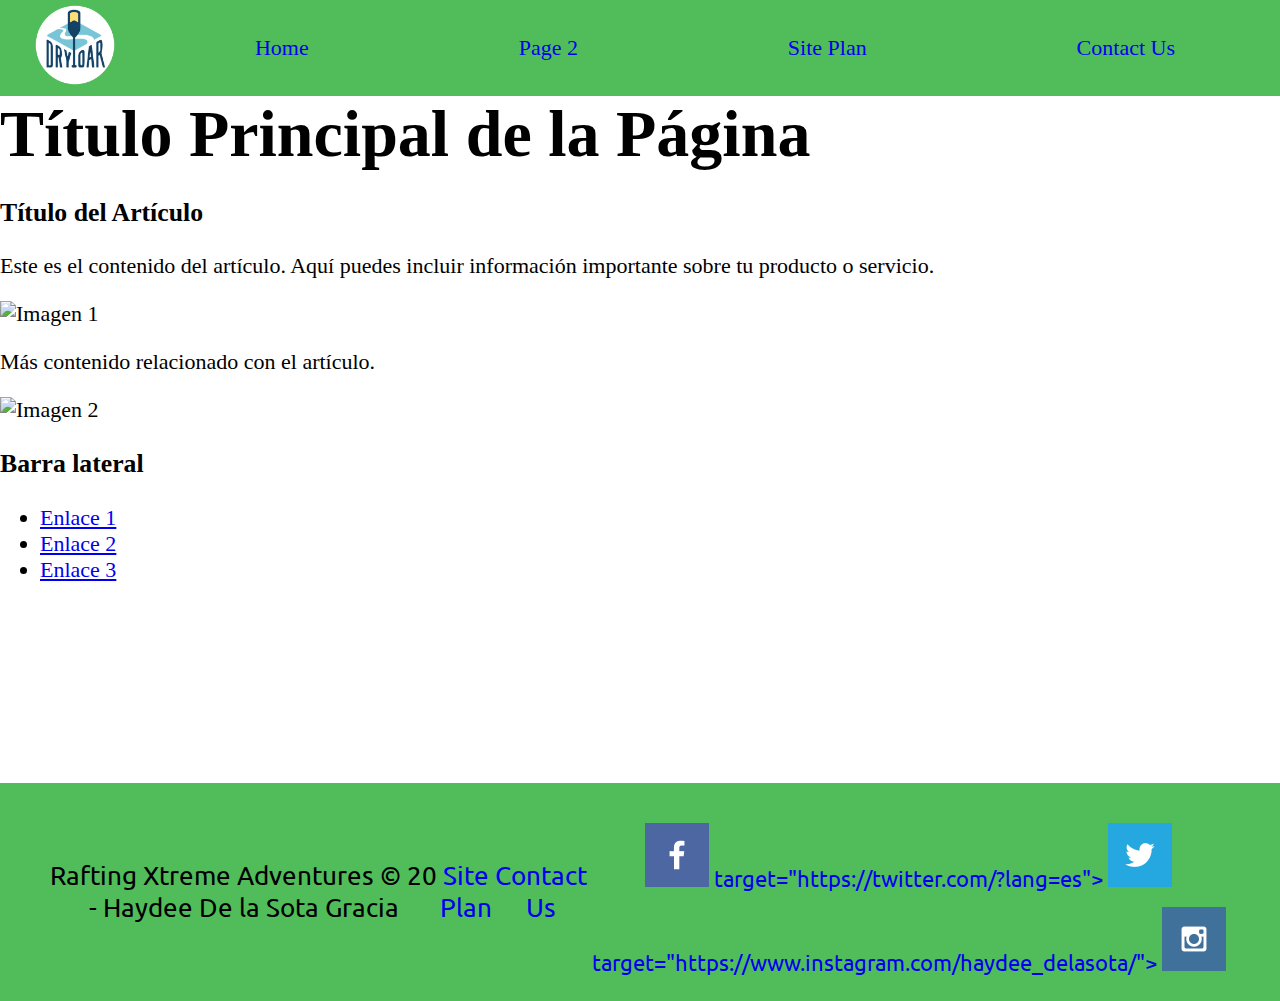
==== rivers.html @ 8f00aab1 "add" ====
<!DOCTYPE html>

<html lang="en">
    
<head>
    <meta charset="UTF-8">
    <meta name="viewport" content="width=device-width, initial-scale=1.0">
    <title> Rafting Xtreme Adventures </title>
    <link rel="stylesheet" href="styles/indexraftingstyle.css">
    
</head>

<body>
    <div class="content">
        <header>
            <a id="logo_link" href="index.html">
                <img class="logo" src="images/logo.png" alt="Dry Oar Logo">
            </a>
            <nav>
                <a href="index.html">Home</a>
                <a href="page 2">Page 2</a>
                <a href="site-plan-rafting.html">Site Plan</a>
                <a href="contactus.html">Contact Us</a>
            </nav>
        </header>
        

    <section id="main-content">
        <h2>Título Principal de la Página</h2>
        <article>
            <h3>Título del Artículo</h3>
            <p>Este es el contenido del artículo. Aquí puedes incluir información importante sobre tu producto o servicio.</p>
            <img src="imagen1.jpg" alt="Imagen 1">
            <p>Más contenido relacionado con el artículo.</p>
            <img src="imagen2.jpg" alt="Imagen 2">
        </article>

        <aside>
            <h3>Barra lateral</h3>
            <ul>
                <li><a href="#">Enlace 1</a></li>
                <li><a href="#">Enlace 2</a></li>
                <li><a href="#">Enlace 3</a></li>
            </ul>
        </aside>
    </section>

    <footer>
        <p>Rafting Xtreme Adventures &copy; 20 - Haydee De la Sota Gracia</p>
        <p><a href="site-plan-rafting.html">Site Plan</a></p>
        <p><a href="contactus.html">Contact Us</a></p>
        <div class="social">
            <a href="https://facebook.com" target="https://www.facebook.com/haydecita.sotita/">
                <img src="images/facebook.png" alt="fb icon">
            </a>
            <a href="https://twitter.com"> target="https://twitter.com/?lang=es">
                <img src="images/twitter.png" alt="twitter icon">
            </a>
            <a href="https://instagram.com"> target="https://www.instagram.com/haydee_delasota/">
                <img src="images/instagram.png" alt="instagram icon">
            </a>
        </div>
    </footer>
        </div>         
    </body>
    </html>
---- styles/indexraftingstyle.css ----
@import url('https://fonts.googleapis.com/css2?family=Gloria+Hallelujah&family=Red+Hat+Display:wght@300&family=Ubuntu:wght@300&display=swap');
        
        #content {
            max-width: 1600px;
            margin: 0 auto;
            width: left;
            margin: right;
        } 


        body {
             background-color: #ffffff;
             font-size: 22px;
             margin: 0;
             padding: 0; 
        }
        h2 {
            margin:0;
        }

        main {
            display: grid;
            grid-template-columns: repeat(10, 1fr);
        }


        .center {
            text-align: center;
            font-family: 'Ubuntu', 'Red Hat Display', sans-serif;
            margin: 0 auto;
            display: block;
            width: 800px;
        }
        

        header {
            max-width: center;
            background-color:#51bd5a ;
            color: white;
            display: grid;
            grid-template-columns: 150px auto;
        }

        nav {
            display: flex;
            justify-content: space-around;
        }

        h2 {
            margin: 0;
            font-size: 3em
        }


        .icon {
            max-width: min-content;
            height: auto;
            padding-top: 10px;
        }
        

        .home-title {
            font-family: 'Ubuntu', 'Red Hat Display', sans-serif;
            font-size: 2em;
            margin-top: 10px;
        }


        .logo {
            width: 80px;
        }

        #logo_link {
            
            justify-self: center;
            align-self: center;
        }
        #background {
            height: 725px;
            grid-column: 1/11;
            grid-row: 4/9;
        }


        nav a {
            text-align: center;
            text-decoration: none;
            padding: 35px;
        }


        nav a:hover {
            text-decoration: none;
            background-color: black;
            color: #FFFFFF;
        }    
           
        #hero {
            display: grid;
           
            grid-template-columns: 1fr 3fr 1fr;
            margin-top: -100px; 
        }

        #hero-box {
            grid-column: 1/4;
            grid-row: 1/3;
            z-index: -1;
        }

        #hero-msg {
            grid-column: 2/3;
            grid-row: 1/2;
            margin-top: 100px;
        }

        #hero-img {
             width: 100%;
        }

        #hero-msg h1,#hero-msg h4 {
           
            text-align: center;
            color: white;
           
        }
       
        .card-img {
            width: 100%;
            border: 10px solid #6e4733;
            
            box-shadow: 5px 5px 10px #000000;
        
        }

        .card-img:hover {
            opacity: .6;
            transform: scale(1.1);
        }
             

        
        .button-box {
            background-color: #51bd5a;
            text-align: center;
            
        }
        

        .book {
            text-decoration: none;
            display: 0;
            background-color: #FFFFFF;
            font-family: 'Ubuntu', 'Red Hat Display', sans-serif;
            font-size: 18px;
            padding: 15px 30px;
            margin-top: 50px;
            border-radius: 5px;
        }
      

        .book:hover {
            background-color: #6e4733;
            color: #FFFFFF;
        }


        .join {
            text-decoration: none;
            font-family: 'Ubuntu', 'Red Hat Display', sans-serif;
            font-size: 18px;
            padding: 15px 30px;
            margin-top: 50px;
            border-radius: 5px;
        }


        #logo_link  {
             padding: 5px;
             justify-self: center;
             align-self: center;
        }


        .join:hover {
            background-color: #6e4733;
            color: #FFFFFF;
        }
        .msg {
            background-color: #6e4733;
            color: white;
            text-align: center;
            align-self: center;
            font-family: 'Red Hat Display', 'Ubuntu', sans-serif;
            font-size: 50%;
            line-height: 1.5em;
            padding: 30px;
            grid-column: 6/10;
            grid-row: 6/7;
            box-shadow: 5px 5px 10px #000000;
        }
        .msg h2 {
            font-family: 'Ubuntu', 'Red Hat Display', sans-serif;
        }

        
        .msg p {  
            font-size: 2em;
            padding-bottom: 15px;
        }


        main section {
            background-color: #ffffff;
            text-align: center;
        }


        .main section img {
            box-sizing: border-box;
        }  

        .mountains {
            width: 100%;
            grid-column: 2/7;
            grid-row: 5/8;
            box-shadow: 5px 5px 10px #000000;
        }

        .home-grid{
            margin: 50px 0;

        }
        .rapids-card  {
            margin: 50px 0;
            grid-column: 8/10;
            grid-row: 2/3;
        }


        .camping-card {
            margin: 50px 0;
            grid-column: 5/7;
            grid-row: 2/3;
        }


        .rivers-card {
            margin: 50px 0;
            grid-column: 2/4;
            grid-row: 2/3;
        }


        footer {
            text-decoration: none;
            background-color: #51bd5a;
            text-align: center;
            font-family: 'Ubuntu', 'Red Hat Display', sans-serif;
            padding: 25px 50px;
            margin-top: 200px;
            display: flex;
            justify-content: space-around;
            align-items: center;
        }


        footer a{
            text-decoration: none;
        
       }
       footer p {
        font-size: 1.2em;
    } 
        footer p a:hover {
            text-decoration: underline;
        }
        footer .social img  {
            padding-top: 15px;
        }

        @media screen and (max-width: 900px) {
            #hero, .home-grid {
                display: block;
                height: auto;
            }
            nav, footer {
                flex-direction: column;
            }
            nav a {
                display: block;
                padding: 15px;
            }
            #hero {
                margin-top: 0;
            }
            #hero-msg {
                margin-top: 0;
            }
            #hero-msg h4 {
                display: none;
            }
            #hero-msg h1 {
                color: #6f7364;
            }
            .home-title {
                font-size: 25px;
            }
            .rivers-card, .camping-card, .rapids-card { 
                margin: 50px auto;
                width: 60%;
            }
            #background {
                display: none;
            }
            .mountains, .msg {
                width: 80%;
                display: block;
                margin: 0 auto;
            }
            footer {
                margin-top: 25px;
            }
        }
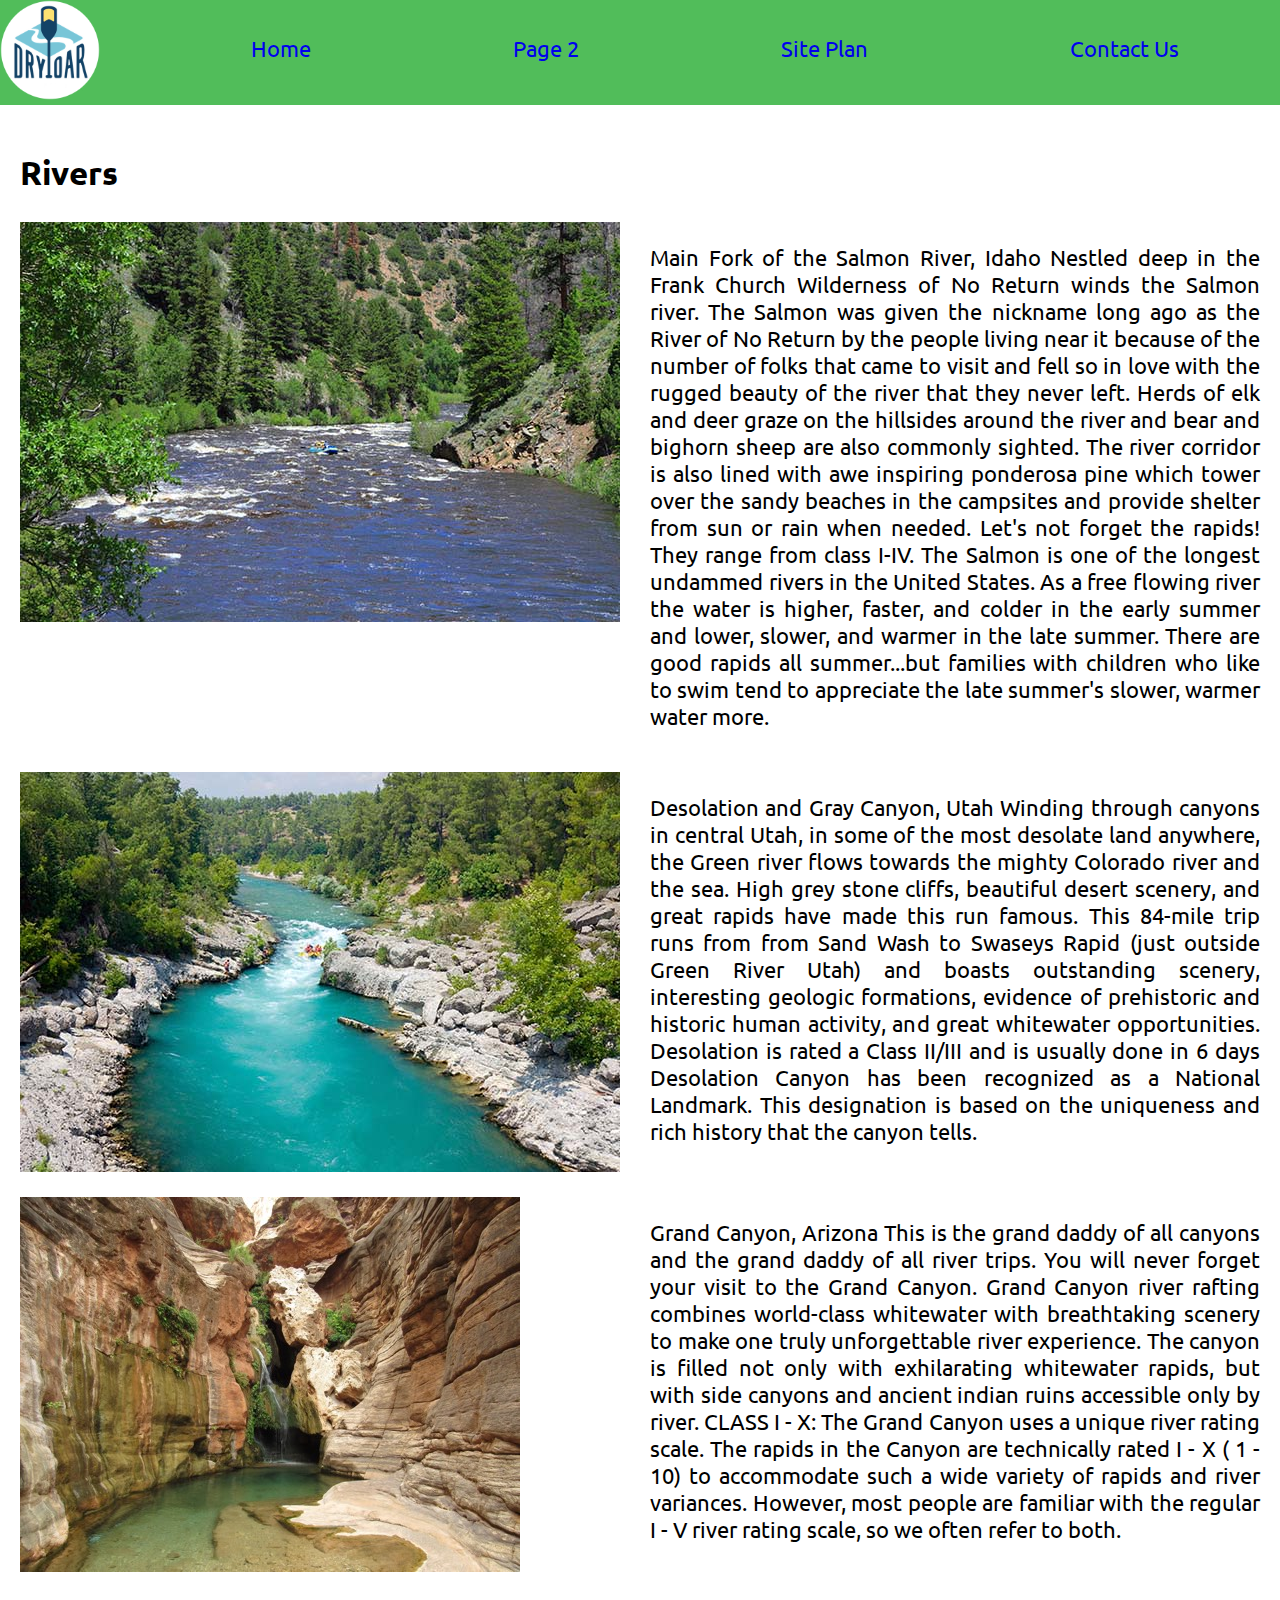
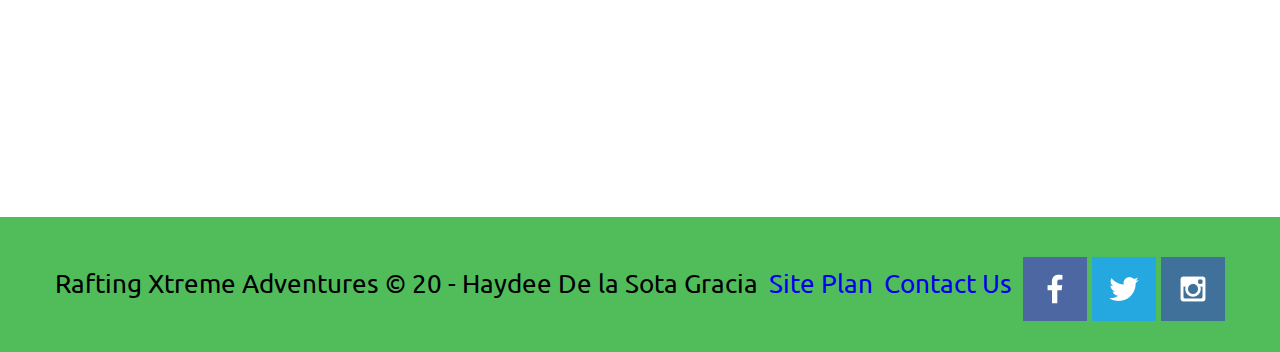
==== commit c24e1426: "add" ====
--- a/rivers.html
+++ b/rivers.html
@@ -5,20 +5,20 @@
 <head>
     <meta charset="UTF-8">
     <meta name="viewport" content="width=device-width, initial-scale=1.0">
-    <title> Rafting Xtreme Adventures </title>
-    <link rel="stylesheet" href="styles/indexraftingstyle.css">
+    <title> Rivers </title>
+    <link rel="stylesheet" href="styles/riverstyle.css">
     
 </head>
 
 <body>
     <div class="content">
         <header>
-            <a id="logo_link" href="index.html">
+            <a id="logo_link" href="">
                 <img class="logo" src="images/logo.png" alt="Dry Oar Logo">
             </a>
             <nav>
                 <a href="index.html">Home</a>
-                <a href="page 2">Page 2</a>
+                <a href="rivers.html">Page 2</a>
                 <a href="site-plan-rafting.html">Site Plan</a>
                 <a href="contactus.html">Contact Us</a>
             </nav>
@@ -26,23 +26,62 @@
         
 
     <section id="main-content">
-        <h2>Título Principal de la Página</h2>
-        <article>
-            <h3>Título del Artículo</h3>
-            <p>Este es el contenido del artículo. Aquí puedes incluir información importante sobre tu producto o servicio.</p>
-            <img src="imagen1.jpg" alt="Imagen 1">
-            <p>Más contenido relacionado con el artículo.</p>
-            <img src="imagen2.jpg" alt="Imagen 2">
-        </article>
+        
+        
+        <h2>Rivers</h2>
+        <div class="grid-container">
+            <div class="image">
+                <img src="images/idaho.jpg" alt="Imagen 1">
+            </div>
+            <div class="idaho">
+                <div class="text-idaho">
+                    <p>Main Fork of the Salmon River, Idaho
 
-        <aside>
-            <h3>Barra lateral</h3>
-            <ul>
-                <li><a href="#">Enlace 1</a></li>
-                <li><a href="#">Enlace 2</a></li>
-                <li><a href="#">Enlace 3</a></li>
-            </ul>
-        </aside>
+                        Nestled deep in the Frank Church Wilderness of No Return winds the Salmon river. The Salmon was given the nickname long ago as the River of No Return by the people living near it because of the number of folks that came to visit and fell so in love with the rugged beauty of the river that they never left.
+                        
+                        Herds of elk and deer graze on the hillsides around the river and bear and bighorn sheep are also commonly sighted. The river corridor is also lined with awe inspiring ponderosa pine which tower over the sandy beaches in the campsites and provide shelter from sun or rain when needed.
+                        
+                        Let's not forget the rapids! They range from class I-IV. The Salmon is one of the longest undammed rivers in the United States. As a free flowing river the water is higher, faster, and colder in the early summer and lower, slower, and warmer in the late summer. There are good rapids all summer...but families with children who like to swim tend to appreciate the late summer's slower, warmer water more.</p>
+                </div>
+                
+            </div>
+        </div>
+
+        <div class="grid-container2">
+            <div class="image">
+                <img src="images/gray-canyon-utah.jpg" alt="Imagen 2">
+            </div>
+                <div class="utah">
+                    <div class="text-utah">
+                        <p>Desolation and Gray Canyon, Utah
+
+                            Winding through canyons in central Utah, in some of the most desolate land anywhere, the Green river flows towards the mighty Colorado river and the sea. High grey stone cliffs, beautiful desert scenery, and great rapids have made this run famous. This 84-mile trip runs from from Sand Wash to Swaseys Rapid (just outside Green River Utah) and boasts outstanding scenery, interesting geologic formations, evidence of prehistoric and historic human activity, and great whitewater opportunities.
+                            
+                            Desolation is rated a Class II/III and is usually done in 6 days
+                            
+                            Desolation Canyon has been recognized as a National Landmark.  This designation is based on the uniqueness and rich history that the canyon tells.</p>
+                    </div>
+                    
+                </div>
+
+        </div>
+
+        <div class="grid-container3">
+            <div class="image">
+                <img src="images/arizona2.jpg" alt="Imagen 1">
+            </div>
+            <div class="arizona">
+                <div class="text-arizona">
+                    <p>Grand Canyon, Arizona
+                        This is the grand daddy of all canyons and the grand daddy of all river trips. You will never forget your visit to the Grand Canyon.
+                        
+                        Grand Canyon river rafting combines world-class whitewater with breathtaking scenery to make one truly unforgettable river experience. The canyon is filled not only with exhilarating whitewater rapids, but with side canyons and ancient indian ruins accessible only by river.
+                        
+                        CLASS I - X: The Grand Canyon uses a unique river rating scale. The rapids in the Canyon are technically rated I - X ( 1 - 10) to accommodate such a wide variety of rapids and river variances. However, most people are familiar with the regular I - V river rating scale, so we often refer to both. </div>
+                
+            </div>
+        </div>
+
     </section>
 
     <footer>
@@ -53,10 +92,10 @@
             <a href="https://facebook.com" target="https://www.facebook.com/haydecita.sotita/">
                 <img src="images/facebook.png" alt="fb icon">
             </a>
-            <a href="https://twitter.com"> target="https://twitter.com/?lang=es">
+            <a href="https://twitter.com" target="https://twitter.com/?lang=es">
                 <img src="images/twitter.png" alt="twitter icon">
             </a>
-            <a href="https://instagram.com"> target="https://www.instagram.com/haydee_delasota/">
+            <a href="https://instagram.com" target="https://www.instagram.com/haydee_delasota/">
                 <img src="images/instagram.png" alt="instagram icon">
             </a>
         </div>
--- a/styles/riverstyle.css
+++ b/styles/riverstyle.css
@@ -0,0 +1,132 @@
+@import url('https://fonts.googleapis.com/css2?family=Gloria+Hallelujah&family=Red+Hat+Display:wght@300&family=Ubuntu:wght@300&display=swap');
+#content {
+    max-width: 1600px;
+    margin: 0 auto;
+    width: left;
+    margin: right;
+    } 
+
+body {
+    font-family: 'Ubuntu', 'Red Hat Display', sans-serif;
+    font-size: 22px;
+    margin: 0;
+    padding: 0; 
+}
+
+/* Estilos del encabezado */
+header {
+    max-width: center;
+    background-color:#51bd5a ;
+    color: white;
+    display: grid;
+    grid-template-columns: 150px auto;
+}
+
+
+.logo {
+    max-width: 100px;
+}
+
+nav {
+    display: flex;
+    justify-content: space-around;
+}
+
+nav a {
+    text-align: center;
+    text-decoration: none;
+    padding: 35px;
+} 
+
+.center {
+    text-align: center;
+    font-family: 'Ubuntu', 'Red Hat Display', sans-serif;
+    margin: 0 auto;
+    display: block;
+    width: 800px;
+}
+main {
+    display: grid;
+    grid-template-columns: repeat(10, 1fr);
+}
+
+h2 {
+    margin: 10;
+} 
+
+/* Estilos de la sección principal */
+#main-content {
+    padding: 20px;
+}
+
+.grid-container {
+    display: grid;
+    width: 50px 0;
+    grid-template-columns: 1fr 1fr;
+    gap: 20px;
+    margin-bottom: 20px;
+    text-align: justify;
+    font-family: 'Ubuntu', 'Red Hat Display', sans-serif;
+}
+.grid-container1 {
+    display: grid;
+    width: 50px 0;
+    grid-template-columns: 1fr 1fr;
+    gap: 20px;
+    margin-bottom: 20px;
+    text-align: justify;
+    font-family: 'Ubuntu', 'Red Hat Display', sans-serif;
+}
+.grid-container2 {
+    display: grid;
+    width: 50px 0;
+    grid-template-columns: 1fr 1fr;
+    gap: 20px;
+    margin-bottom: 20px;
+    text-align: justify;
+    font-family: 'Ubuntu', 'Red Hat Display', sans-serif;
+}
+.grid-container3 {
+    display: grid;
+    width: 50px 0;
+    grid-template-columns: 1fr 1fr;
+    gap: 20px;
+    margin-bottom: 20px;
+    text-align: justify;
+    font-family: 'Ubuntu', 'Red Hat Display', sans-serif;
+}
+
+.image img {
+    
+    width: 50px 0;
+    
+    
+}
+
+/* Estilos del pie de página */
+footer {
+    text-decoration: none;
+    background-color: #51bd5a;
+    text-align: center;
+    font-family: 'Ubuntu', 'Red Hat Display', sans-serif;
+    padding: 25px 50px;
+    margin-top: 200px;
+    display: flex;
+    justify-content: space-around;
+    align-items: center;
+}
+
+
+footer a{
+    text-decoration: none;
+
+}
+footer p {
+font-size: 1.2em;
+} 
+footer p a:hover {
+    text-decoration: underline;
+}
+footer .social img  {
+    padding-top: 15px;
+}
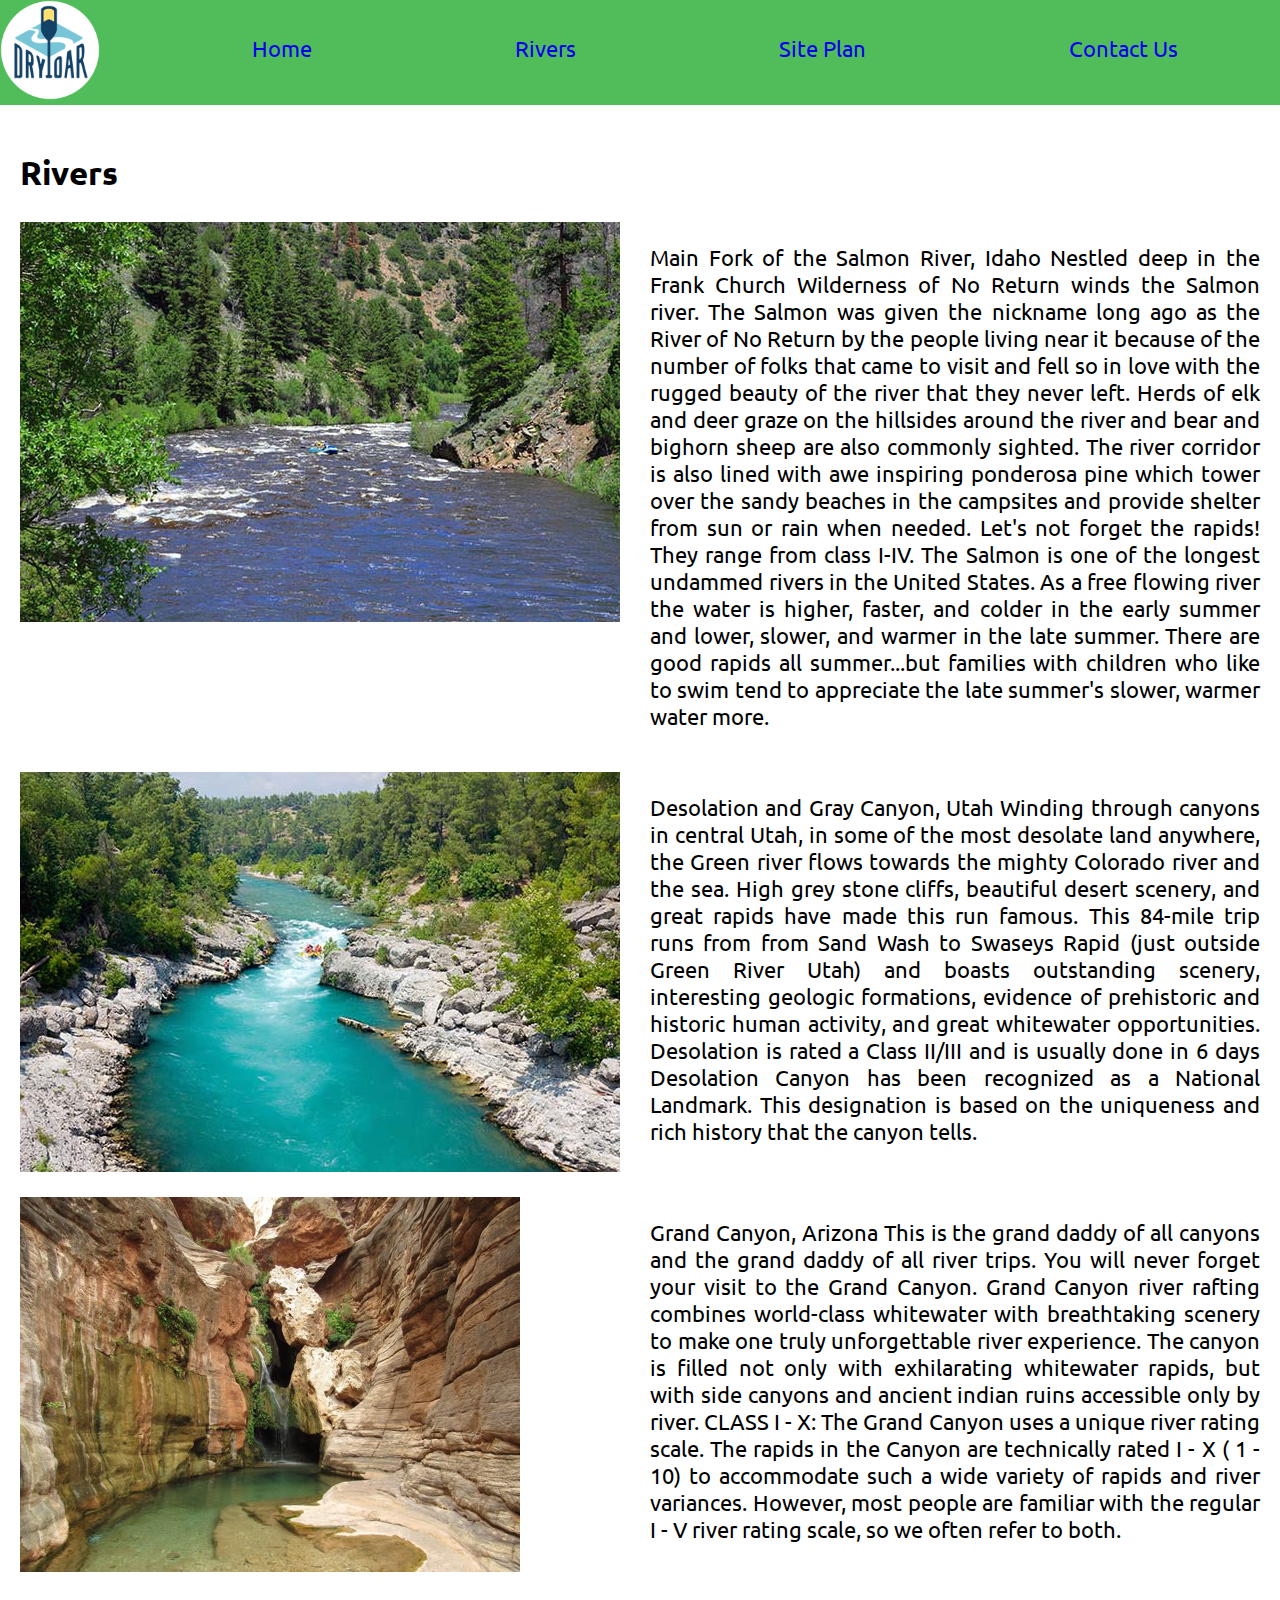
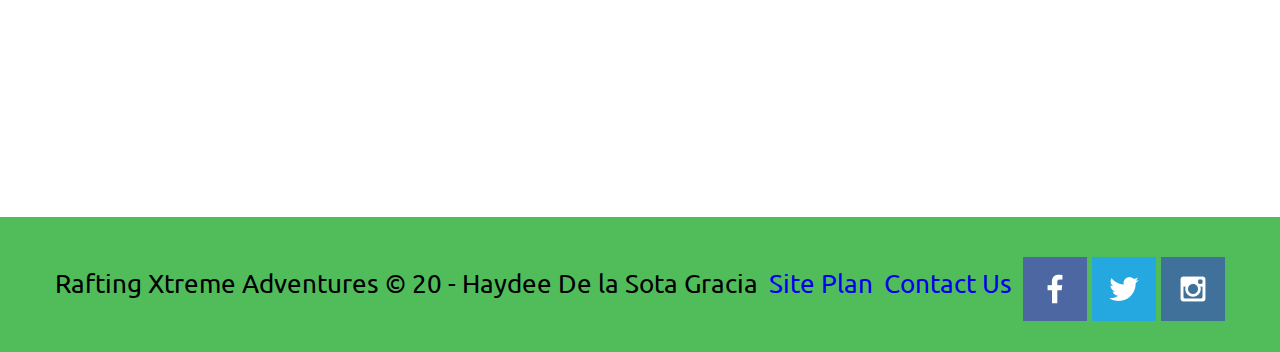
==== commit 82268374: "add" ====
--- a/rivers.html
+++ b/rivers.html
@@ -18,7 +18,7 @@
             </a>
             <nav>
                 <a href="index.html">Home</a>
-                <a href="rivers.html">Page 2</a>
+                <a href="rivers.html">Rivers</a>
                 <a href="site-plan-rafting.html">Site Plan</a>
                 <a href="contactus.html">Contact Us</a>
             </nav>
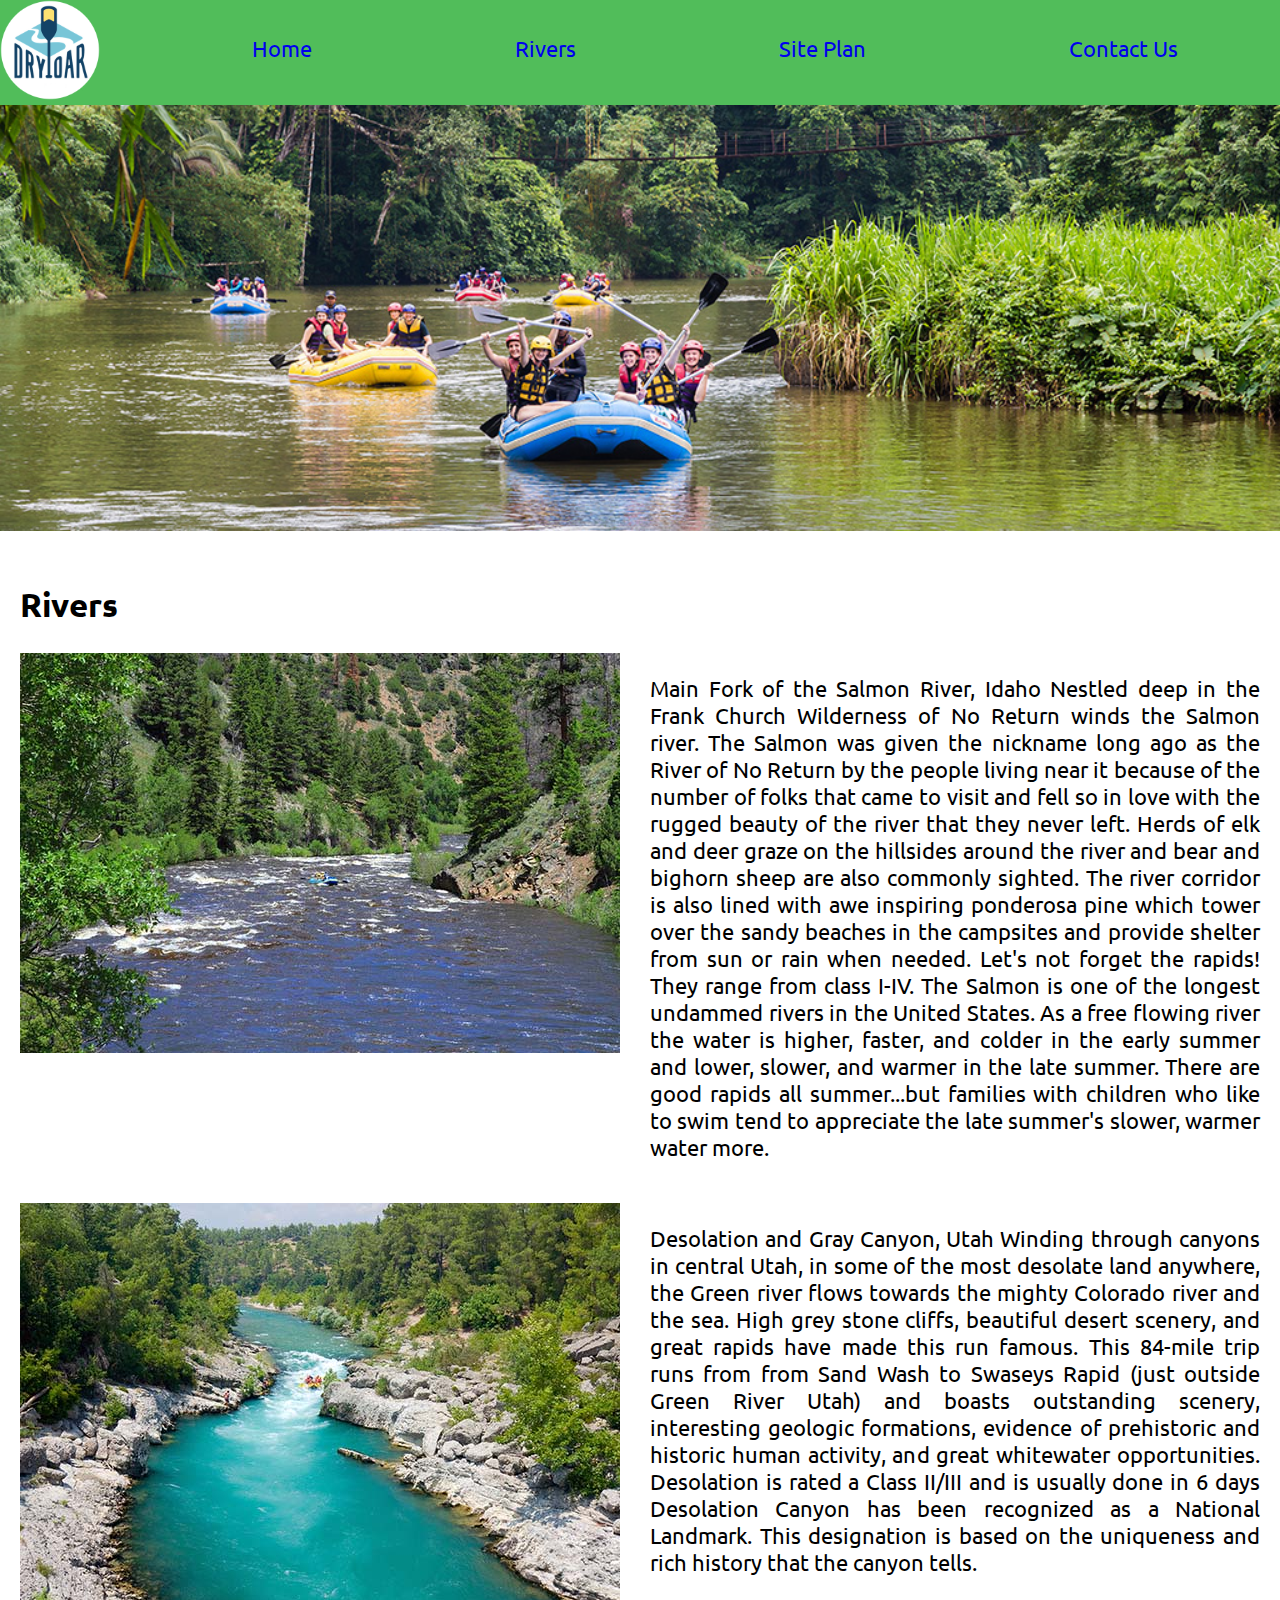
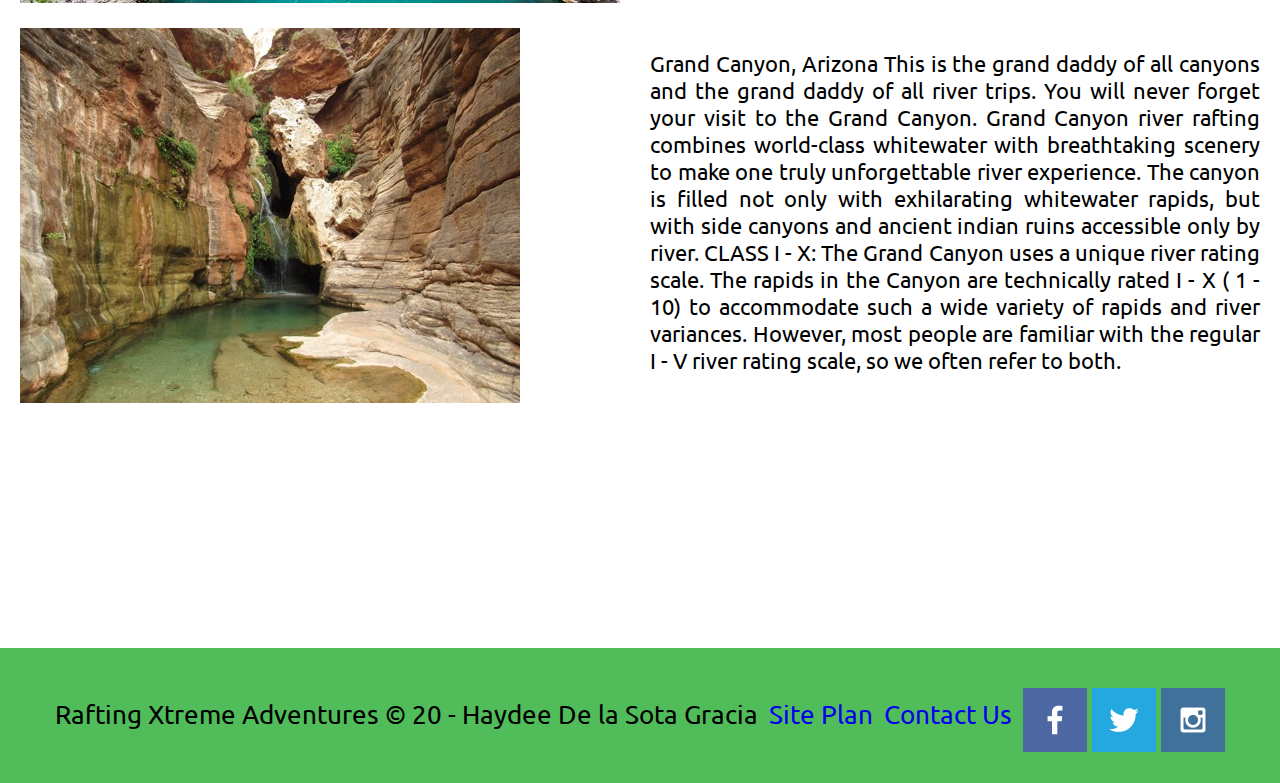
==== commit 89a99090: "add" ====
--- a/rivers.html
+++ b/rivers.html
@@ -13,7 +13,7 @@
 <body>
     <div class="content">
         <header>
-            <a id="logo_link" href="">
+            <a id="logo_link" href="index.html">
                 <img class="logo" src="images/logo.png" alt="Dry Oar Logo">
             </a>
             <nav>
@@ -23,6 +23,15 @@
                 <a href="contactus.html">Contact Us</a>
             </nav>
         </header>
+        <div id="hero">
+            <div id="hero-box">
+                <img id="hero-img" src="images/rafting14_600.jpg" alt="Peope enjoyinlg white water rafting">
+            </div>
+           
+
+                </div>
+
+        </div>
         
 
     <section id="main-content">
--- a/styles/riverstyle.css
+++ b/styles/riverstyle.css
@@ -48,6 +48,9 @@
 main {
     display: grid;
     grid-template-columns: repeat(10, 1fr);
+}
+#hero img{
+    width: 100%;
 }
 
 h2 {
